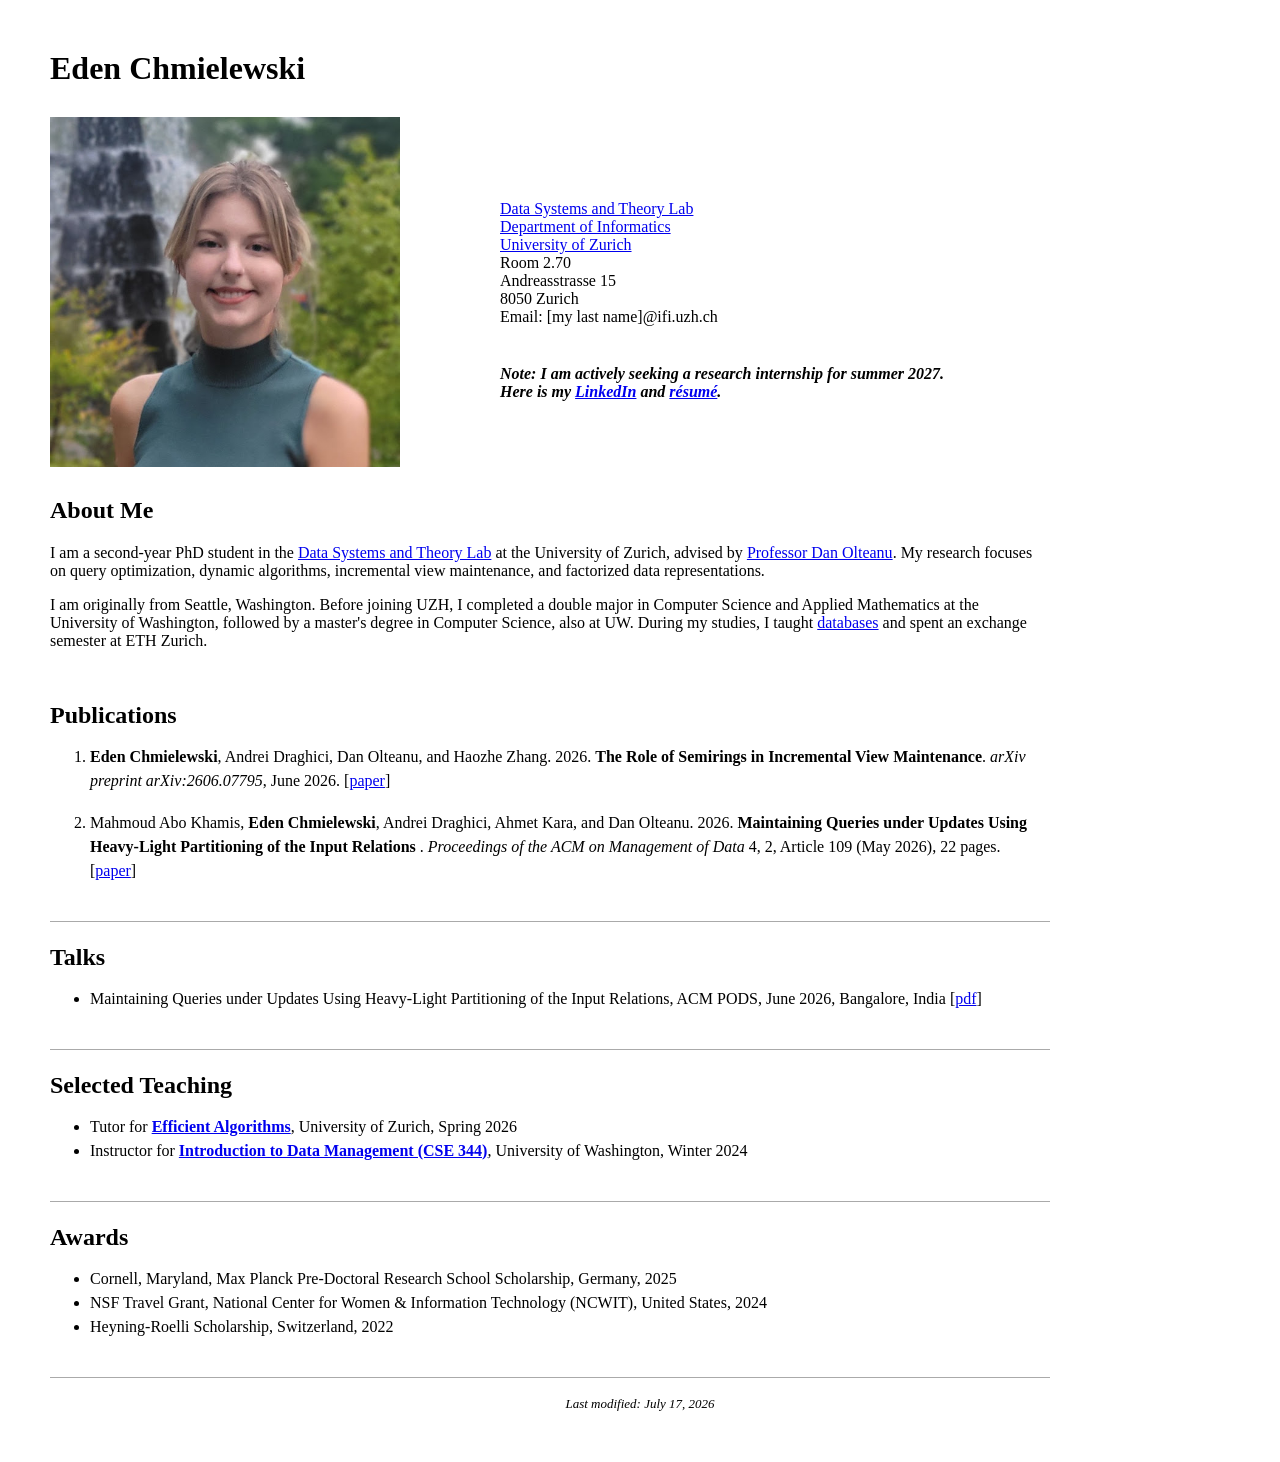
==== index.html @ 72591ea6 "initial commit" ====
<!DOCTYPE html>
<html lang="en">
<head>
   <meta charset="UTF-8">
   <meta name="viewport" content="width=device-width, initial-scale=1.0">
   <title>Chmielewski Web</title>

   <link rel="stylesheet" href="style.css">
</head>

<body>
   <main class="profile-page">
      <div class="left-column">
         <h1>Eden Chmielewski</h1>

         <img
            src="images/me.jpeg"
            alt="Eden Chmielewski in Seattle, Summer 2024"
         >
      </div>

      <div class="contact">
         <a href="https://www.ifi.uzh.ch/en/dast.html">
            Data Systems and Theory Lab
         </a><br>

         <a href="https://www.ifi.uzh.ch/">
            Department of Informatics</a><br>

         <a href="https://www.uzh.ch/">
            University of Zurich
         </a><br>

         Room 2.70<br>
         Andreasstrasse 15<br>
         8050 Zurich<br>
         Email: [my last name]@ifi.uzh.ch
         
         <br><br><h4><em><strong>Note:</strong> I am actively seeking a research internship for summer 2027. <br>Here is my <a href="https://www.linkedin.com/in/eden-ski/">LinkedIn</a> and <a href="https://drive.google.com/file/d/1SE7bk9Mqjq8GUZ92FpVjzIrJKaAnsM3F/view?usp=sharing">résumé</a>.</em></h4>
         
      </div>
   </main>

   <section class="about">
      <h2>About Me</h2>

      <p>
         I am a second-year PhD student in the <a href="https://www.ifi.uzh.ch/en/dast.html">Data Systems and Theory Lab</a> at the University of Zurich, advised by <a href="https://www.ifi.uzh.ch/en/dast/people/Olteanu.html">Professor Dan Olteanu</a>. My research focuses on query optimization, dynamic algorithms, incremental view maintenance, and factorized data representations.
      </p>

      <p>
         I am originally from Seattle, Washington. Before joining UZH, I completed a double major in Computer Science and Applied Mathematics at the University of Washington, followed by a master's degree in Computer Science, also at UW. During my studies, I taught <a href="https://sites.google.com/cs.washington.edu/cse344-24wi">databases</a> and spent an exchange semester at ETH Zurich.
      </p>
   </section>

   <section class="content-section">
      <h2>Publications</h2>

      <ol>
         <li>
            <strong>Eden Chmielewski</strong>, Andrei Draghici, Dan Olteanu, and
            Haozhe Zhang. 2026.
            <strong>The Role of Semirings in Incremental View Maintenance</strong>.
            <em>arXiv preprint arXiv:2606.07795</em>, June 2026.
            [<a href="https://arxiv.org/abs/2606.07795">paper</a>]
         </li>

         <br>

         <li>
            Mahmoud Abo Khamis, <strong>Eden Chmielewski</strong>, Andrei Draghici,
            Ahmet Kara, and Dan Olteanu. 2026.
            <strong>
               Maintaining Queries under Updates Using Heavy-Light Partitioning of the
               Input Relations
            </strong>.
            <em>Proceedings of the ACM on Management of Data</em> 4, 2, Article 109
            (May 2026), 22 pages.
            [<a href="https://doi.org/10.1145/3801905">paper</a>]
         </li>
      </ol>
   </section>

   <section class="content-section">
      <h2>Talks</h2>

      <ul>
         <li>Maintaining Queries under Updates Using Heavy-Light Partitioning of the Input Relations, ACM PODS, June 2026, Bangalore, India [<a href="https://drive.google.com/file/d/1sWCwpxeXItR6ejcaYXYXJxXgoAyx1ia4/view?usp=sharing">pdf</a>]</li>
      </ul>
   </section>

   <section class="content-section">
      <h2>Selected Teaching</h2>

      <ul>
         <li>Tutor for <a href="https://www.ifi.uzh.ch/en/dast/teaching/EA.html"><strong>Efficient Algorithms</strong></a>, University of Zurich, Spring 2026</li>
         <li>Instructor for <a href="https://sites.google.com/cs.washington.edu/cse344-24wi"><strong>Introduction to Data Management (CSE 344)</strong></a>, University of Washington, Winter 2024</li>
      </ul>
   </section>

   <section class="content-section">
      <h2>Awards</h2>

      <ul>
         <li>Cornell, Maryland, Max Planck Pre-Doctoral Research School Scholarship, Germany, 2025</li>
         <li>NSF Travel Grant, National Center for Women & Information Technology (NCWIT), United States, 2024</li>
         <li>Heyning-Roelli Scholarship, Switzerland, 2022</li>
      </ul>
   </section>
   <p align=center><font size="-1"><em>Last modified: July 17, 2026</em></font></p>
</body>
</html>
---- style.css ----
body {
    margin: 50px;
}

.profile-page {
    display: flex;
    align-items: flex-start;
    gap: 100px;
    padding: 0px;
}

.left-column {
    flex-shrink: 0;
}

h1 {
    margin: 0 0 30px;
}

img {
    display: block;
    width: 350px;
    height: auto;
}

.contact {
    padding-top: 150px;
}

.about {
   max-width: 1000px;
   margin: 30px 0px;
}

.content-section {
   width: 1000px;
   max-width: 100%;
   box-sizing: border-box;
   padding: 22px 0;
   border-bottom: 1px solid #aaa;
}

.content-section h2 {
   margin: 0 0 16px;
}

.content-section p,
.content-section li {
   line-height: 1.5;
}

@media (max-width: 750px) {
   body {
      margin: 20px;
   }

   .profile-page {
      flex-direction: column;
      gap: 25px;
   }

   .contact {
      padding-top: 0;
   }

   img {
      width: 100%;
      max-width: 350px;
   }
}
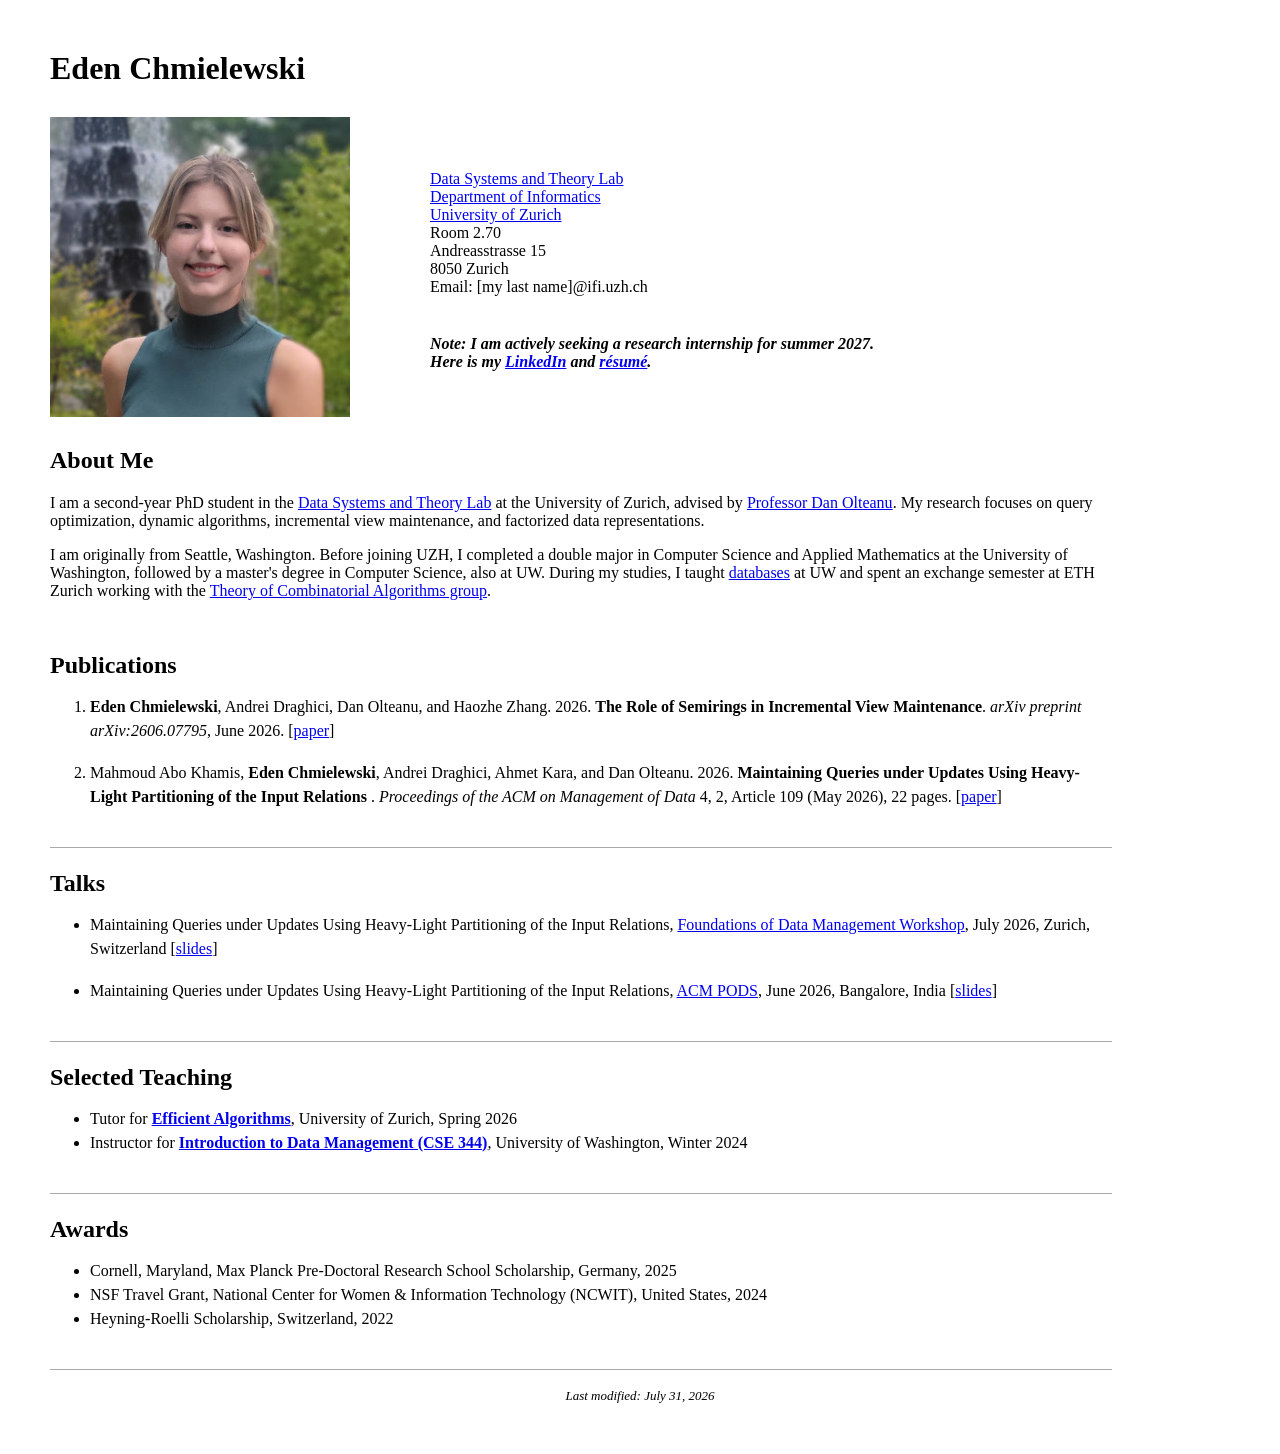
==== commit 0ec02922: "added talks" ====
--- a/index.html
+++ b/index.html
@@ -36,7 +36,7 @@
          8050 Zurich<br>
          Email: [my last name]@ifi.uzh.ch
          
-         <br><br><h4><em><strong>Note:</strong> I am actively seeking a research internship for summer 2027. <br>Here is my <a href="https://www.linkedin.com/in/eden-ski/">LinkedIn</a> and <a href="https://drive.google.com/file/d/1SE7bk9Mqjq8GUZ92FpVjzIrJKaAnsM3F/view?usp=sharing">résumé</a>.</em></h4>
+         <br><br><h4><em><strong>Note:</strong> I am actively seeking a research internship for summer 2027. <br>Here is my <a href="https://www.linkedin.com/in/eden-ski/">LinkedIn</a> and <a href="https://drive.google.com/file/d/1QCcmWFZ1fVdPwF7ZDSvrZ1PevJSY7mvk/view?usp=sharing">résumé</a>.</em></h4>
          
       </div>
    </main>
@@ -49,7 +49,7 @@
       </p>
 
       <p>
-         I am originally from Seattle, Washington. Before joining UZH, I completed a double major in Computer Science and Applied Mathematics at the University of Washington, followed by a master's degree in Computer Science, also at UW. During my studies, I taught <a href="https://sites.google.com/cs.washington.edu/cse344-24wi">databases</a> and spent an exchange semester at ETH Zurich.
+         I am originally from Seattle, Washington. Before joining UZH, I completed a double major in Computer Science and Applied Mathematics at the University of Washington, followed by a master's degree in Computer Science, also at UW. During my studies, I taught <a href="https://sites.google.com/cs.washington.edu/cse344-24wi">databases</a> at UW and spent an exchange semester at ETH Zurich working with the <a href="https://ti.inf.ethz.ch/ew/index.html">Theory of Combinatorial Algorithms group</a>.
       </p>
    </section>
 
@@ -85,7 +85,9 @@
       <h2>Talks</h2>
 
       <ul>
-         <li>Maintaining Queries under Updates Using Heavy-Light Partitioning of the Input Relations, ACM PODS, June 2026, Bangalore, India [<a href="https://drive.google.com/file/d/1sWCwpxeXItR6ejcaYXYXJxXgoAyx1ia4/view?usp=sharing">pdf</a>]</li>
+         <li>Maintaining Queries under Updates Using Heavy-Light Partitioning of the Input Relations, <a href="https://www.ifi.uzh.ch/en/dast/events/FDM26-Workshop.html">Foundations of Data Management Workshop</a>, July 2026, Zurich, Switzerland [<a href="https://drive.google.com/file/d/1DA3OeZeWfBJK2GIWbNZYF68DGiNtzcSG/view?usp=sharing">slides</a>]</li>
+         <br>
+         <li>Maintaining Queries under Updates Using Heavy-Light Partitioning of the Input Relations, <a href="https://2026.sigmod.org/">ACM PODS</a>, June 2026, Bangalore, India [<a href="https://drive.google.com/file/d/1sWCwpxeXItR6ejcaYXYXJxXgoAyx1ia4/view?usp=sharing">slides</a>]</li>
       </ul>
    </section>
 
@@ -107,6 +109,6 @@
          <li>Heyning-Roelli Scholarship, Switzerland, 2022</li>
       </ul>
    </section>
-   <p align=center><font size="-1"><em>Last modified: July 17, 2026</em></font></p>
+   <p align=center><font size="-1"><em>Last modified: July 31, 2026</em></font></p>
 </body>
 </html>
--- a/style.css
+++ b/style.css
@@ -1,11 +1,12 @@
 body {
     margin: 50px;
+    font-family: "Times New Roman", Times, serif;
 }
 
 .profile-page {
     display: flex;
     align-items: flex-start;
-    gap: 100px;
+    gap: 80px;
     padding: 0px;
 }
 
@@ -19,22 +20,21 @@
 
 img {
     display: block;
-    width: 350px;
+    width: 300px;
     height: auto;
 }
 
 .contact {
-    padding-top: 150px;
+    padding-top: 120px;
 }
 
 .about {
-   max-width: 1000px;
+   max-width: 90%;
    margin: 30px 0px;
 }
 
 .content-section {
-   width: 1000px;
-   max-width: 100%;
+   max-width: 90%;
    box-sizing: border-box;
    padding: 22px 0;
    border-bottom: 1px solid #aaa;
@@ -65,6 +65,6 @@
 
    img {
       width: 100%;
-      max-width: 350px;
+      max-width: 300px;
    }
 }
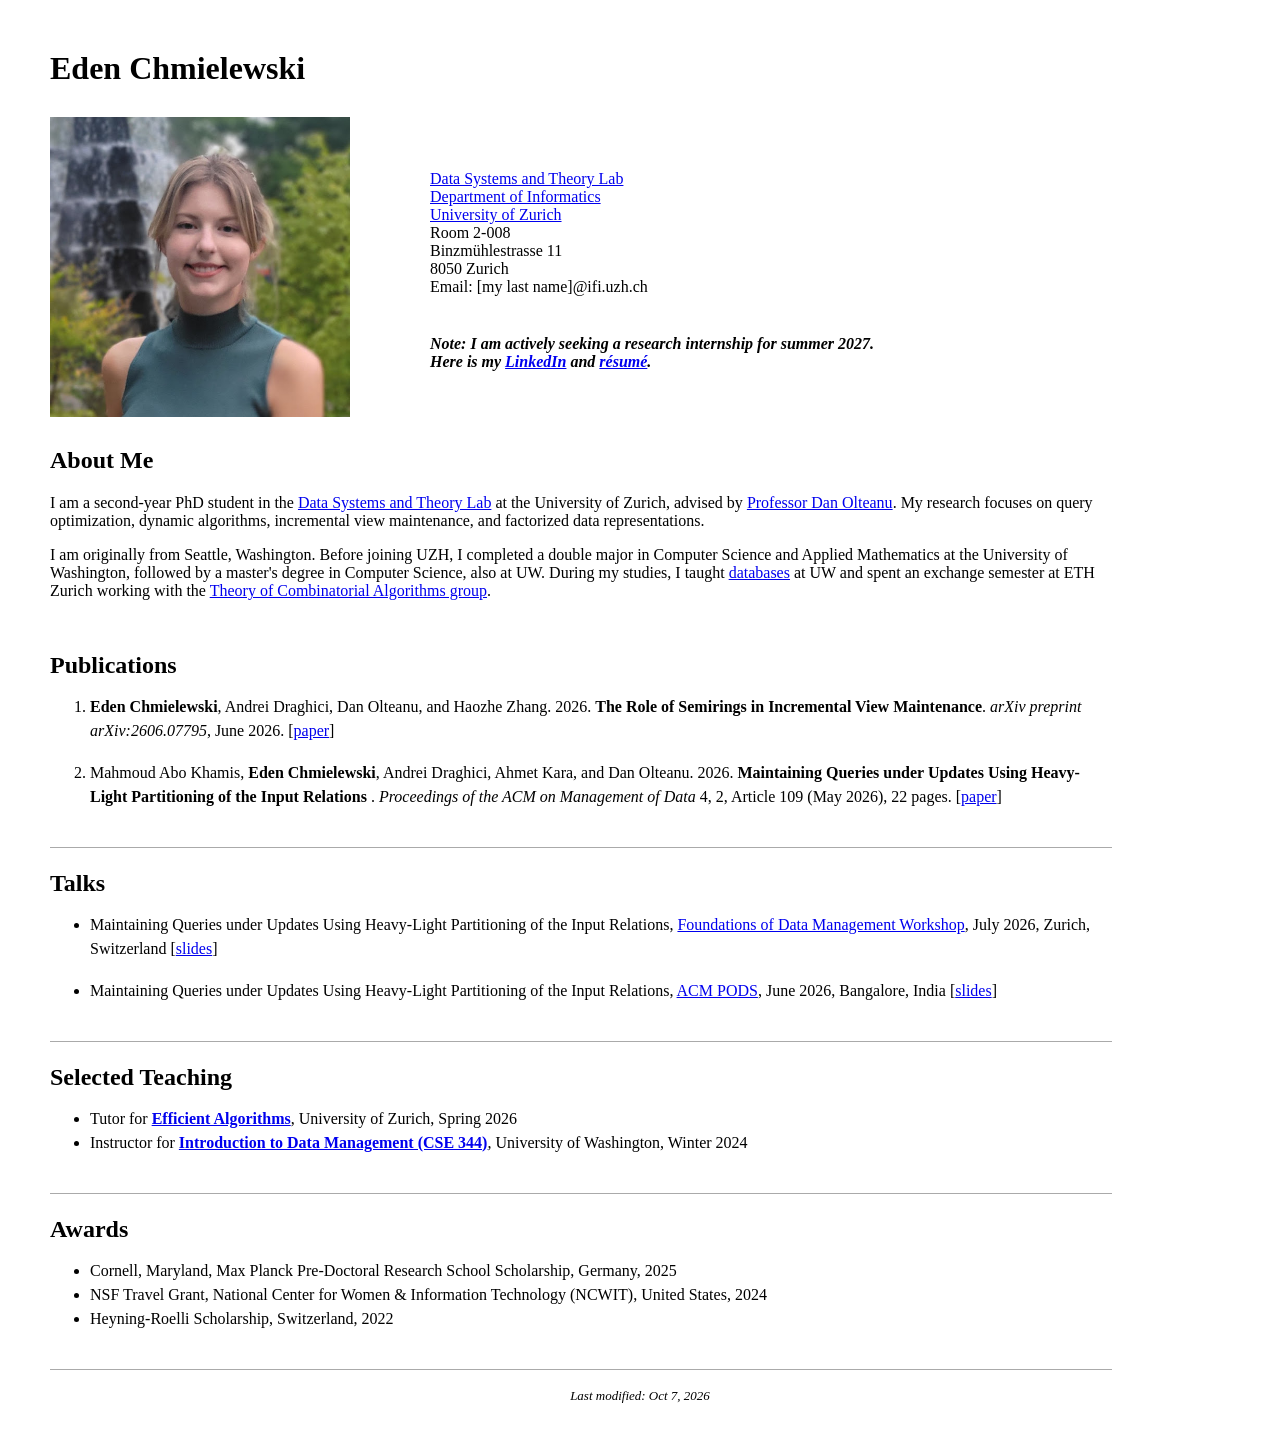
==== commit ae6a1dbf: "Update index.html" ====
--- a/index.html
+++ b/index.html
@@ -1,11 +1,19 @@
 <!DOCTYPE html>
 <html lang="en">
 <head>
-   <meta charset="UTF-8">
-   <meta name="viewport" content="width=device-width, initial-scale=1.0">
-   <title>Chmielewski Web</title>
+    <meta charset="UTF-8">
+    <meta name="viewport" content="width=device-width, initial-scale=1.0">
 
-   <link rel="stylesheet" href="style.css">
+    <title>Eden Chmielewski</title>
+
+    <meta
+        name="description"
+        content="Eden Chmielewski is a Computer Science PhD student at the University of Zurich researching databases, query optimization, incremental view maintenance, and dynamic algorithms."
+    >
+
+    <link rel="canonical" href="https://eden-ski.github.io/">
+
+    <link rel="stylesheet" href="style.css">
 </head>
 
 <body>
@@ -31,8 +39,8 @@
             University of Zurich
          </a><br>
 
-         Room 2.70<br>
-         Andreasstrasse 15<br>
+         Room 2-008<br>
+         Binzmühlestrasse 11<br>
          8050 Zurich<br>
          Email: [my last name]@ifi.uzh.ch
          
@@ -109,6 +117,6 @@
          <li>Heyning-Roelli Scholarship, Switzerland, 2022</li>
       </ul>
    </section>
-   <p align=center><font size="-1"><em>Last modified: July 31, 2026</em></font></p>
+   <p align=center><font size="-1"><em>Last modified: Oct 7, 2026</em></font></p>
 </body>
-</html>+</html>
